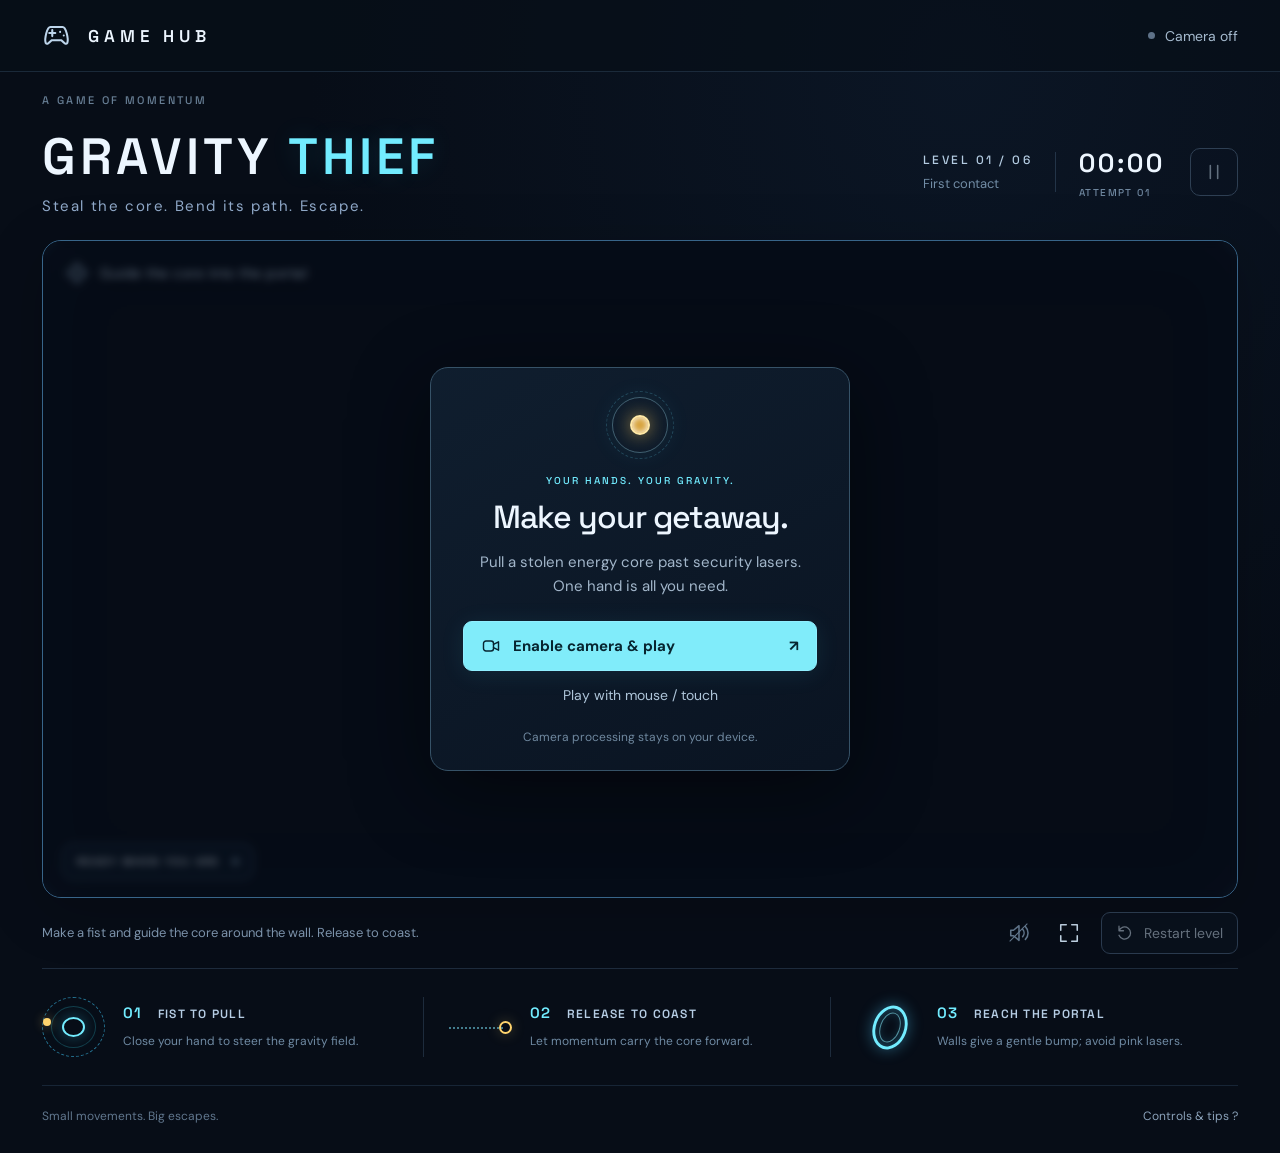
==== questpass_bridge/gravity-thief/index.html @ 8376043e "update" ====
<!doctype html>
<html lang="en">
<head>
  <meta charset="utf-8">
  <meta name="viewport" content="width=device-width, initial-scale=1, viewport-fit=cover">
  <meta name="theme-color" content="#070d17">
  <meta name="description" content="Bend gravity with your hands. Guide a stolen energy core past lasers in this camera-controlled browser game.">
  <title>Gravity Thief · Game Hub</title>
  <link rel="icon" href="./favicon.svg" type="image/svg+xml">
  <link rel="stylesheet" href="./style.css">
</head>
<body>
  <svg class="symbols" aria-hidden="true"><defs>
    <symbol id="i-game" viewBox="0 0 24 24"><path d="M7 5h10c3 0 5 10 4 13-1 2-3 0-5-2H8c-2 2-4 4-5 2C2 15 4 5 7 5Z"/><path d="M6 10h5M8.5 7.5v5M15 9h.01M18 12h.01"/></symbol>
    <symbol id="i-pause" viewBox="0 0 24 24"><path d="M8 5v14M16 5v14"/></symbol>
    <symbol id="i-expand" viewBox="0 0 24 24"><path d="M9 3H3v6M15 3h6v6M3 15v6h6M21 15v6h-6"/></symbol>
    <symbol id="i-restart" viewBox="0 0 24 24"><path d="M4 9a8 8 0 1 1 0 6M4 3v6h6"/></symbol>
    <symbol id="i-camera" viewBox="0 0 24 24"><rect x="3" y="6" width="12" height="12" rx="3"/><path d="m15 10 6-3v10l-6-3"/></symbol>
    <symbol id="i-sound" viewBox="0 0 24 24"><path d="m12 4-6 5H3v6h3l6 5ZM16 8a6 6 0 0 1 0 8M19 5a10 10 0 0 1 0 14"/></symbol>
    <symbol id="i-target" viewBox="0 0 24 24"><circle cx="12" cy="12" r="7"/><path d="M12 1v6M12 17v6M1 12h6M17 12h6"/></symbol>
  </defs></svg>
  <header class="topbar"><div class="topbar-inner"><div class="brand"><svg><use href="#i-game"/></svg><span>GAME HUB</span></div><div id="cameraStatus" class="camera-status"><span class="status-dot"></span><span id="cameraStatusText">Camera off</span></div></div></header>
  <main class="shell">
    <div class="back-row"><button id="backButton" class="text-button" hidden>← Back to games</button><span class="edition">A GAME OF MOMENTUM</span></div>
    <section class="game-heading" aria-label="Game status">
      <div><h1>GRAVITY <span>THIEF</span></h1><p>Steal the core. Bend its path. Escape.</p></div>
      <div class="hud"><div class="level-info"><span id="levelNumber">LEVEL 01 / 06</span><strong id="levelName">First contact</strong></div><div class="timer"><span class="sr-only">Elapsed time</span><span id="timer">00:00</span><small id="attempts">ATTEMPT 01</small></div><button id="pauseButton" class="icon-button" aria-label="Pause game" title="Pause (Esc)" disabled><svg><use href="#i-pause"/></svg></button></div>
    </section>
    <section id="stage" class="stage" aria-label="Gravity Thief play area">
      <video id="camera" autoplay muted playsinline aria-hidden="true"></video>
      <canvas id="gameCanvas" tabindex="0" aria-label="Gravity field. Hold mouse or touch to pull. Arrow keys move the field; hold Space to pull. Escape pauses."></canvas>
      <div class="mission"><svg><use href="#i-target"/></svg><span id="missionText">Guide the core into the portal</span></div>
      <div class="stage-corner"><span id="inputBadge">READY WHEN YOU ARE</span><span id="trackingDot" class="status-dot"></span></div>
      <div id="hintPill" class="hint-pill" hidden>Make a fist to pull</div>
      <div id="overlay" class="overlay">
        <div class="dialog-card" role="region" aria-labelledby="overlayTitle">
          <div id="overlayOrb" class="orb-symbol" aria-hidden="true"><span></span></div>
          <p id="overlayKicker" class="eyebrow">YOUR HANDS. YOUR GRAVITY.</p>
          <h2 id="overlayTitle">Make your getaway.</h2>
          <p id="overlayBody">Pull a stolen energy core past security lasers. One hand is all you need.</p>
          <div id="resultStats" class="result-stats" hidden><div><strong id="resultTime">00:00</strong><span>TIME</span></div><div><strong id="resultAttempts">1</strong><span>ATTEMPTS</span></div><div><strong id="resultStars">★★★</strong><span>RATING</span></div></div>
          <button id="primaryButton" class="primary-button"><svg><use href="#i-camera"/></svg><span>Enable camera & play</span><span aria-hidden="true">↗</span></button>
          <button id="secondaryButton" class="secondary-button">Play with mouse / touch</button>
          <p id="privacyNote" class="privacy-note">Camera processing stays on your device.</p>
          <p id="errorText" class="error-message" role="alert" hidden></p>
        </div>
      </div>
      <div id="handNotice" class="hand-notice" hidden>Hand out of view · game paused</div>
    </section>
    <div class="control-bar"><p id="levelHint">Pull gently around the wall. Release to let the core coast.</p><div class="control-actions"><button id="modeButton" class="text-button" hidden>Use mouse / touch</button><button id="soundButton" class="icon-button subtle" aria-label="Turn sound on" aria-pressed="false" title="Sound"><svg><use href="#i-sound"/></svg></button><button id="fullscreenButton" class="icon-button subtle" aria-label="Enter fullscreen" title="Fullscreen"><svg><use href="#i-expand"/></svg></button><button id="restartButton" class="restart-button" disabled><svg><use href="#i-restart"/></svg><span>Restart level</span></button></div></div>
    <section class="instructions" aria-label="How to play">
      <div class="instruction"><span class="instruction-visual pull-visual" aria-hidden="true"><i></i><b></b></span><div><h3><span>01</span> FIST TO PULL</h3><p>Close your hand to steer the gravity field.</p></div></div>
      <div class="instruction"><span class="instruction-visual coast-visual" aria-hidden="true"><i></i><b></b></span><div><h3><span>02</span> RELEASE TO COAST</h3><p>Let momentum carry the core forward.</p></div></div>
      <div class="instruction"><span class="instruction-visual portal-visual" aria-hidden="true"><i></i></span><div><h3><span>03</span> REACH THE PORTAL</h3><p>Walls give a gentle bump; avoid pink lasers.</p></div></div>
    </section>
    <footer><span>Small movements. Big escapes.</span><button id="helpButton" class="text-button">Controls & tips <span aria-hidden="true">?</span></button></footer>
  </main>
  <dialog id="helpDialog"><button id="closeHelp" class="dialog-close icon-button" aria-label="Close controls">×</button><p class="eyebrow">A LITTLE FIELD GUIDE</p><h2>Get a feel for gravity.</h2><p><strong>Camera:</strong> keep one hand visible. Close your hand into a fist to pull. Move your fist to steer; open your hand to release.</p><p><strong>Mouse / touch:</strong> hold anywhere in the play area to pull toward that spot. Release to coast.</p><p><strong>Keyboard:</strong> arrow keys move the field. Hold Space to pull. Esc pauses; R restarts.</p><p>To brake, hold the field near the core. To turn, guide it in small steps. Walls and screen edges give a gentle bump so you can recover. A dark, dashed laser is safe to cross. Every level can be retried.</p><p class="help-note">Bright, even light helps tracking. A larger play area or landscape view gives you more room. Camera mode pauses when your hand leaves view.</p><button id="gotItButton" class="primary-button">Got it</button></dialog>
  <div id="announcer" class="sr-only" aria-live="polite"></div>
  <noscript>This game needs JavaScript enabled in your browser.</noscript>
  <script type="module" src="./app.js"></script>
</body>
</html>
---- questpass_bridge/gravity-thief/style.css ----
@import url('https://fonts.googleapis.com/css2?family=DM+Sans:wght@400;500;600;700&family=Space+Grotesk:wght@400;500;600;700&display=swap');
:root{color-scheme:dark;--bg:#070d17;--panel:#0b1420;--line:#233448;--muted:#8ba2ba;--text:#edf6ff;--cyan:#72ecff;--gold:#ffd46e;--pink:#ff5299;--display:'Space Grotesk',sans-serif;font-family:'DM Sans',sans-serif;color:var(--text);background:var(--bg);font-synthesis:none}
*{box-sizing:border-box}body{margin:0;background:radial-gradient(ellipse at 75% 6%,#10203577,transparent 48%),var(--bg)}button,a,canvas{-webkit-tap-highlight-color:transparent}button{font:inherit;cursor:pointer}button:disabled{cursor:wait;opacity:.48}button,a{touch-action:manipulation}button:focus-visible,a:focus-visible,canvas:focus-visible{outline:2px solid var(--cyan);outline-offset:5px}button{transition:background .18s,color .18s,border-color .18s}button:active:not(:disabled){transform:translateY(1px)}[hidden]{display:none!important}.symbols{position:absolute;width:0;height:0;overflow:hidden}svg{width:22px;height:22px;fill:none;stroke:currentColor;stroke-width:1.7;stroke-linecap:round;stroke-linejoin:round;flex-shrink:0}.topbar{border-bottom:1px solid #31475f7a;background:#070e18a6}.topbar-inner{max-width:1440px;margin:auto;padding:21px 42px;display:flex;justify-content:space-between;align-items:center}.brand{display:flex;align-items:center;gap:17px;font:600 17px var(--display);letter-spacing:5px}.brand svg{width:29px;height:29px;color:#bdd5eb}.camera-status{display:flex;align-items:center;gap:10px;color:#a6bbcf;font-size:14px}.status-dot{width:7px;height:7px;border-radius:50%;background:#5e7288;flex-shrink:0}.camera-status.live .status-dot{background:#58e992;box-shadow:0 0 12px #58e99244}.shell{max-width:1440px;margin:auto;padding:0 42px}.back-row{display:flex;align-items:center;justify-content:space-between;min-height:48px;padding-top:8px}.text-button{border:0;background:none;padding:7px 0;color:var(--muted);font-size:14px}.text-button:hover{color:var(--cyan)}.edition{font:500 11px var(--display);letter-spacing:2.4px;color:#677e94}.game-heading{display:flex;justify-content:space-between;gap:24px;align-items:center;padding:8px 0 24px}h1,h2,h3,p{margin:0}h1{font:600 clamp(28px,4.1vw,51px)/1.12 var(--display);letter-spacing:4px}h1 span{color:var(--cyan);text-shadow:0 0 27px #40dfff22}.game-heading>div>p{margin-top:11px;color:#91aaca;font-size:15px;letter-spacing:1.6px}.hud{display:flex;align-items:center;gap:23px}.level-info{display:flex;flex-direction:column;gap:7px;border-right:1px solid var(--line);padding-right:23px}.level-info>span{font:500 12px var(--display);letter-spacing:2.5px;color:#b4cce2}.level-info>strong{font-weight:400;color:#728da6;font-size:13px}.timer{display:flex;flex-direction:column;gap:6px;min-width:88px}#timer{font:600 26px var(--display);letter-spacing:3px;font-variant-numeric:tabular-nums}.timer small{font:500 10px var(--display);letter-spacing:1.4px;color:#6f879f}.icon-button{border:1px solid #57708c;background:#0d172480;border-radius:10px;color:#c4d7e8;width:48px;height:48px;display:inline-grid;place-items:center}.icon-button:hover{border-color:var(--cyan);color:var(--cyan)}.stage{position:relative;isolation:isolate;border:1px solid #386589;border-radius:19px;overflow:hidden;aspect-ratio:1200/660;background:#080f19;box-shadow:0 12px 60px #0003,inset 0 0 70px #0c264a22}#camera{position:absolute;width:1px;height:1px;opacity:0;pointer-events:none}#gameCanvas{display:block;width:100%;height:100%;touch-action:none}.mission{position:absolute;z-index:2;left:23px;top:21px;display:flex;align-items:center;gap:12px;font-size:14px;letter-spacing:.5px;color:#bcd6ed;pointer-events:none;text-shadow:0 2px 8px #000}.mission svg{color:#a3c4df}.stage-corner{position:absolute;bottom:18px;left:20px;display:flex;align-items:center;gap:12px;border:1px solid #34516c;border-radius:9px;background:#091523dd;padding:10px 13px;font:500 10px var(--display);letter-spacing:2px;pointer-events:none}.stage-corner .detected{background:#6cf4b5;box-shadow:0 0 8px #6cf4b577}.hint-pill{position:absolute;bottom:17px;left:50%;transform:translateX(-50%);background:#091523e8;border:1px solid #34516c;border-radius:30px;padding:10px 18px;font-size:13px;color:#cce5f2;pointer-events:none;text-align:center;max-width:70%;width:max-content}.overlay{position:absolute;inset:0;z-index:5;display:grid;place-items:center;padding:22px;background:#050b1573;backdrop-filter:blur(4px)}.dialog-card{width:min(420px,100%);text-align:center;padding:29px 32px 24px;border:1px solid #365267;border-radius:18px;background:linear-gradient(150deg,#101f30f5,#0a1422fa);box-shadow:0 20px 80px #0007}.orb-symbol{width:56px;height:56px;position:relative;border:1px solid #a8eaff55;border-radius:50%;margin:0 auto 21px;display:grid;place-items:center;box-shadow:0 0 26px #56dcff16}.orb-symbol:before{content:'';position:absolute;inset:-7px;border-radius:50%;border:1px dashed #4b98af55}.orb-symbol span{width:20px;height:20px;border-radius:50%;border:2px solid #ffe9a8;background:#d7a33c;box-shadow:0 0 18px #ffcd5a9c,inset 0 0 6px white}.eyebrow{font:500 10px var(--display);letter-spacing:2px;color:var(--cyan);margin-bottom:12px}.dialog-card h2{font:500 32px/1.13 var(--display);letter-spacing:-1px}.dialog-card>p:not(.eyebrow):not(.privacy-note):not(.error-message){font-size:15px;line-height:1.6;color:#a2b6ca;margin:14px 0 23px}.primary-button{display:flex;align-items:center;justify-content:center;gap:12px;border:1px solid #90efff;border-radius:9px;background:#80ecfa;color:#072530;padding:14px 17px;font-size:15px;font-weight:700;width:100%;box-shadow:0 3px 24px #48d6f018}.primary-button:hover{background:#b5f5ff}.primary-button svg{width:20px;height:20px}.primary-button>span:last-child:not(:first-child){margin-left:auto}.secondary-button{border:0;background:transparent;color:#aec5d9;font-size:14px;padding:15px 10px 7px;width:100%}.secondary-button:hover{color:var(--cyan)}.privacy-note{color:#6f889f;font-size:12px;margin-top:17px;line-height:1.5}.error-message{color:#ffc8d9;font-size:14px;line-height:1.5;padding:12px;border-radius:8px;background:#351c2b;margin-top:14px}.result-stats{display:flex;justify-content:space-around;gap:12px;margin:22px 0}.result-stats>div{display:flex;flex-direction:column;gap:7px}.result-stats strong{font:500 24px var(--display);font-variant-numeric:tabular-nums}.result-stats span{font:500 10px var(--display);letter-spacing:2px;color:#7c99b1}#resultStars{color:var(--gold);letter-spacing:3px}.hand-notice{position:absolute;inset:0;display:grid;place-items:center;background:#050b1577;color:var(--cyan);z-index:4;font-size:16px;pointer-events:none}.control-bar{display:flex;justify-content:space-between;align-items:center;gap:20px;padding:14px 0;border-bottom:1px solid #1d2b3c}.control-bar>p{font-size:13px;color:#8098b1;max-width:520px;line-height:1.5}.control-actions{display:flex;align-items:center;gap:15px}.subtle{border-color:transparent;background:transparent;width:35px;height:35px}.subtle[aria-pressed=false]{color:#647a90}.subtle[aria-pressed=false]:after{content:'';position:absolute;width:25px;height:1px;background:currentColor;transform:rotate(-45deg)}.restart-button{display:flex;align-items:center;gap:10px;border:1px solid #526d8c;border-radius:9px;padding:11px 14px;background:#0b1522;color:#ccdeee;font-size:14px;white-space:nowrap}.restart-button:hover{border-color:var(--cyan);color:var(--cyan)}.restart-button svg{width:18px;height:18px}.instructions{display:grid;grid-template-columns:1fr 1fr 1fr;gap:25px;padding:28px 0}.instruction{display:flex;align-items:center;gap:18px;padding-right:22px;border-right:1px solid #1d2b3c}.instruction:last-child{border:0;padding:0}.instruction h3{font:600 12px var(--display);letter-spacing:1.25px;color:#b6cde4}.instruction h3 span{font-size:15px;color:var(--cyan);margin-right:11px}.instruction p{font-size:12px;color:#6f8aa3;margin-top:10px;line-height:1.5}.instruction-visual{display:block;width:63px;height:60px;flex-shrink:0;position:relative}.pull-visual{border:1px dashed #247291;border-radius:50%}.pull-visual:before,.pull-visual:after{content:'';position:absolute;inset:8px;border:1px solid #33bed144;border-radius:50%}.pull-visual:after{inset:19px;border:2px solid var(--cyan);box-shadow:0 0 15px #36d8fb55}.pull-visual i{position:absolute;left:0;top:20px;width:8px;height:8px;background:var(--gold);border-radius:50%;box-shadow:0 0 11px #ffd46e77}.coast-visual:before{content:'';position:absolute;top:30px;left:0;width:54px;border-top:2px dotted #6bc6dd99}.coast-visual i{position:absolute;top:24px;right:0;width:13px;height:13px;border:2px solid var(--gold);border-radius:50%;box-shadow:0 0 14px #ffd46e44}.portal-visual i{position:absolute;left:17px;top:8px;width:34px;height:45px;border:3px solid var(--cyan);border-radius:50%;transform:rotate(20deg);box-shadow:0 0 15px #4dcffe66,inset 0 0 13px #4dcffe55}.portal-visual i:before{content:'';position:absolute;inset:4px;border:1px solid #8cf2ff88;border-radius:50%}footer{border-top:1px solid #172536;display:flex;justify-content:space-between;align-items:center;padding:15px 0 22px;color:#60768d;font-size:12px}footer .text-button{font-size:12px}.sr-only{position:absolute;width:1px;height:1px;padding:0;margin:-1px;overflow:hidden;clip:rect(0,0,0,0);white-space:nowrap;border:0}dialog{background:#0e1b2a;color:#c0d4e6;border:1px solid #3c5b76;border-radius:17px;padding:33px;width:min(520px,calc(100% - 30px));box-shadow:0 30px 150px #0008}dialog::backdrop{background:#030a12c9;backdrop-filter:blur(6px)}dialog h2{font:500 28px var(--display);color:var(--text);margin-bottom:20px}dialog>p:not(.eyebrow){font-size:15px;line-height:1.7;margin-bottom:17px}dialog strong{color:var(--cyan)}.dialog-close{position:absolute;top:10px;right:10px;width:30px;height:30px;border:0;font-size:24px}.help-note{color:#8aa6bf}body.embedded .topbar{display:none}body.embedded .shell{padding:0 22px}body.embedded footer{display:none}body.embedded .game-heading{padding-top:0}body.embedded .back-row{min-height:38px}body:fullscreen{overflow:auto;background:var(--bg)}
@media(min-width:1500px){.shell{max-width:1420px}.stage{max-height:720px}}
@media(max-width:1000px){.shell{padding:0 25px}.topbar-inner{padding:18px 25px}.hud{gap:14px}.level-info{padding-right:14px}.level-info strong{display:none}.game-heading>div>p{font-size:13px;letter-spacing:.8px}.control-bar{flex-wrap:wrap}.control-bar>p{max-width:none;flex:1 1 300px}.instructions{gap:14px}.instruction{gap:12px;padding-right:12px}.instruction-visual{width:45px;height:45px}.instruction h3{font-size:11px;letter-spacing:.7px}.instruction h3 span{margin-right:7px}.pull-visual:after{inset:13px}.portal-visual i{top:0;left:4px}.coast-visual:before{width:35px;top:22px}.coast-visual i{top:16px}.mission{font-size:12px;left:16px;top:14px}.mission svg{width:18px;height:18px}.stage-corner{padding:7px 10px;left:14px;bottom:12px;font-size:9px}.hint-pill{bottom:12px;padding:8px 12px;font-size:12px}}
@media(max-width:650px){.shell{padding:0 14px}.topbar-inner{padding:14px 16px}.brand{font-size:13px;letter-spacing:3px;gap:10px}.brand svg{width:25px;height:25px}.camera-status{font-size:12px;gap:7px}.edition{font-size:9px;letter-spacing:1.5px}.back-row{min-height:35px}.game-heading{flex-wrap:wrap;gap:18px;padding-bottom:15px}h1{font-size:31px;letter-spacing:2px}.game-heading>div>p{font-size:12px;letter-spacing:.7px;margin-top:7px}.hud{width:100%;justify-content:space-between}.level-info{flex:1;border:0}.level-info strong{display:block;font-size:12px}.level-info>span{font-size:11px}#timer{font-size:23px}.hud .icon-button{width:39px;height:39px}.stage{aspect-ratio:auto;height:360px;border-radius:13px}.mission{font-size:11px;top:12px}.mission svg{width:16px;height:16px}.stage-corner{font-size:8px;bottom:10px}.hint-pill{bottom:43px;font-size:11px;max-width:90%}.overlay{padding:12px}.dialog-card{padding:20px 22px 14px;max-width:340px}.dialog-card h2{font-size:26px}.dialog-card>p:not(.eyebrow):not(.privacy-note):not(.error-message){font-size:14px;margin:10px 0 16px}.orb-symbol{width:32px;height:32px;margin-bottom:15px}.orb-symbol span{width:15px;height:15px}.eyebrow{font-size:9px;margin-bottom:8px}.privacy-note{margin-top:9px;font-size:11px}.primary-button{font-size:14px;padding:12px}.secondary-button{font-size:13px;padding:12px 8px 5px}.control-bar{padding:12px 0;gap:10px}.control-bar>p{font-size:12px}.control-actions{width:100%;justify-content:flex-end;gap:9px}#modeButton{margin-right:auto;font-size:12px}.restart-button{font-size:12px;padding:9px 10px}.instructions{grid-template-columns:1fr;padding:18px 0;gap:15px}.instruction{border:0;gap:15px}.instruction-visual{width:35px;height:35px}.instruction h3{font-size:12px}.instruction p{font-size:12px;margin-top:5px}.pull-visual:after{inset:10px}.pull-visual:before{inset:5px}.pull-visual i{top:10px}.portal-visual i{width:25px;height:33px}.coast-visual:before{top:17px;width:26px}.coast-visual i{top:11px}.result-stats{margin:16px 0}.result-stats strong{font-size:22px}body.embedded .shell{padding:0 12px}}
@media(max-height:550px) and (min-width:651px){.topbar,.back-row,footer,.instructions{display:none}.shell{padding:10px 22px}.game-heading{padding:0 0 10px}h1{font-size:25px}.game-heading>div>p,.level-info strong{display:none}.stage{height:calc(100dvh - 125px);aspect-ratio:auto}.control-bar{padding:7px 0}.dialog-card{padding:14px 23px}.orb-symbol,.privacy-note{display:none}.dialog-card h2{font-size:25px}.dialog-card>p:not(.eyebrow):not(.privacy-note):not(.error-message){margin:8px 0 12px}.primary-button{padding:10px}.secondary-button{padding:10px 5px 0}}
@media(prefers-reduced-motion:reduce){*,*::before,*::after{scroll-behavior:auto!important;transition:none!important}}
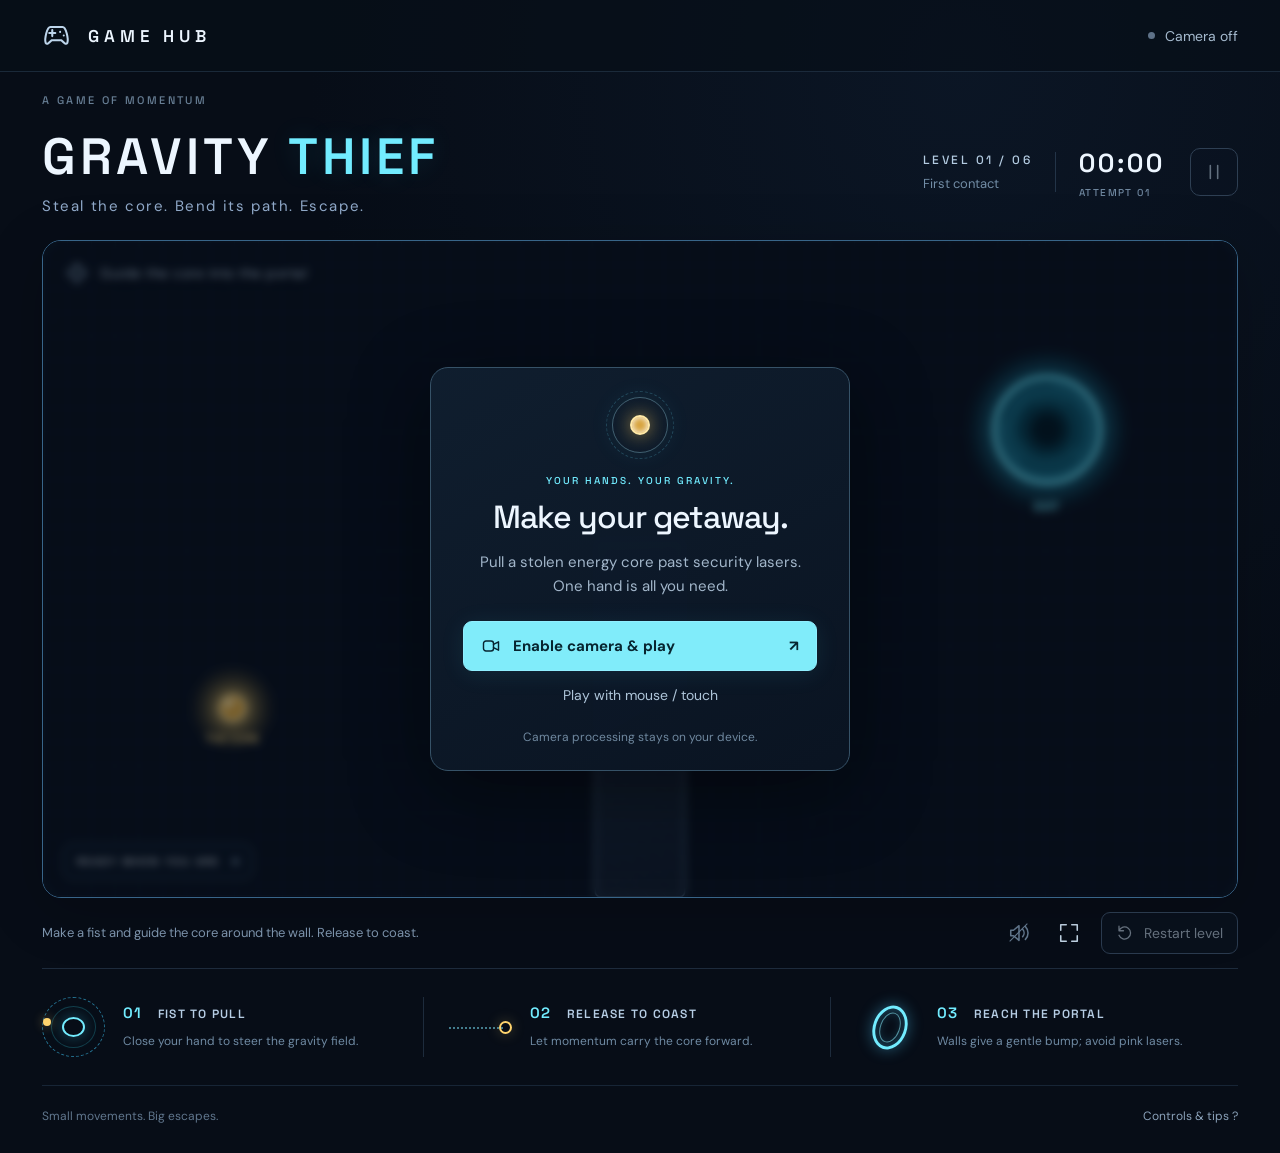
==== commit 227b945b: "update" ====
--- a/questpass_bridge/gravity-thief/index.html
+++ b/questpass_bridge/gravity-thief/index.html
@@ -47,7 +47,7 @@
       </div>
       <div id="handNotice" class="hand-notice" hidden>Hand out of view · game paused</div>
     </section>
-    <div class="control-bar"><p id="levelHint">Pull gently around the wall. Release to let the core coast.</p><div class="control-actions"><button id="modeButton" class="text-button" hidden>Use mouse / touch</button><button id="soundButton" class="icon-button subtle" aria-label="Turn sound on" aria-pressed="false" title="Sound"><svg><use href="#i-sound"/></svg></button><button id="fullscreenButton" class="icon-button subtle" aria-label="Enter fullscreen" title="Fullscreen"><svg><use href="#i-expand"/></svg></button><button id="restartButton" class="restart-button" disabled><svg><use href="#i-restart"/></svg><span>Restart level</span></button></div></div>
+    <div class="control-bar"><p id="levelHint">Pull gently around the wall. Release to let the core coast.</p><div class="control-actions"><button id="modeButton" class="text-button" hidden>Use mouse / touch</button><button id="soundButton" class="icon-button subtle" aria-label="Turn sound on" aria-pressed="false" title="Sound"><svg><use href="#i-sound"/></svg></button><button id="fullscreenButton" class="icon-button subtle" type="button" aria-label="Enter fullscreen" aria-pressed="false" title="Fullscreen" data-neuroverse-fullscreen data-fullscreen-target="document"><svg><use href="#i-expand"/></svg></button><button id="restartButton" class="restart-button" disabled><svg><use href="#i-restart"/></svg><span>Restart level</span></button></div></div>
     <section class="instructions" aria-label="How to play">
       <div class="instruction"><span class="instruction-visual pull-visual" aria-hidden="true"><i></i><b></b></span><div><h3><span>01</span> FIST TO PULL</h3><p>Close your hand to steer the gravity field.</p></div></div>
       <div class="instruction"><span class="instruction-visual coast-visual" aria-hidden="true"><i></i><b></b></span><div><h3><span>02</span> RELEASE TO COAST</h3><p>Let momentum carry the core forward.</p></div></div>
@@ -58,6 +58,7 @@
   <dialog id="helpDialog"><button id="closeHelp" class="dialog-close icon-button" aria-label="Close controls">×</button><p class="eyebrow">A LITTLE FIELD GUIDE</p><h2>Get a feel for gravity.</h2><p><strong>Camera:</strong> keep one hand visible. Close your hand into a fist to pull. Move your fist to steer; open your hand to release.</p><p><strong>Mouse / touch:</strong> hold anywhere in the play area to pull toward that spot. Release to coast.</p><p><strong>Keyboard:</strong> arrow keys move the field. Hold Space to pull. Esc pauses; R restarts.</p><p>To brake, hold the field near the core. To turn, guide it in small steps. Walls and screen edges give a gentle bump so you can recover. A dark, dashed laser is safe to cross. Every level can be retried.</p><p class="help-note">Bright, even light helps tracking. A larger play area or landscape view gives you more room. Camera mode pauses when your hand leaves view.</p><button id="gotItButton" class="primary-button">Got it</button></dialog>
   <div id="announcer" class="sr-only" aria-live="polite"></div>
   <noscript>This game needs JavaScript enabled in your browser.</noscript>
+  <script src="./neuroverse-fullscreen.js"></script>
   <script type="module" src="./app.js"></script>
 </body>
 </html>
--- a/questpass_bridge/gravity-thief/style.css
+++ b/questpass_bridge/gravity-thief/style.css
@@ -6,3 +6,52 @@
 @media(max-width:650px){.shell{padding:0 14px}.topbar-inner{padding:14px 16px}.brand{font-size:13px;letter-spacing:3px;gap:10px}.brand svg{width:25px;height:25px}.camera-status{font-size:12px;gap:7px}.edition{font-size:9px;letter-spacing:1.5px}.back-row{min-height:35px}.game-heading{flex-wrap:wrap;gap:18px;padding-bottom:15px}h1{font-size:31px;letter-spacing:2px}.game-heading>div>p{font-size:12px;letter-spacing:.7px;margin-top:7px}.hud{width:100%;justify-content:space-between}.level-info{flex:1;border:0}.level-info strong{display:block;font-size:12px}.level-info>span{font-size:11px}#timer{font-size:23px}.hud .icon-button{width:39px;height:39px}.stage{aspect-ratio:auto;height:360px;border-radius:13px}.mission{font-size:11px;top:12px}.mission svg{width:16px;height:16px}.stage-corner{font-size:8px;bottom:10px}.hint-pill{bottom:43px;font-size:11px;max-width:90%}.overlay{padding:12px}.dialog-card{padding:20px 22px 14px;max-width:340px}.dialog-card h2{font-size:26px}.dialog-card>p:not(.eyebrow):not(.privacy-note):not(.error-message){font-size:14px;margin:10px 0 16px}.orb-symbol{width:32px;height:32px;margin-bottom:15px}.orb-symbol span{width:15px;height:15px}.eyebrow{font-size:9px;margin-bottom:8px}.privacy-note{margin-top:9px;font-size:11px}.primary-button{font-size:14px;padding:12px}.secondary-button{font-size:13px;padding:12px 8px 5px}.control-bar{padding:12px 0;gap:10px}.control-bar>p{font-size:12px}.control-actions{width:100%;justify-content:flex-end;gap:9px}#modeButton{margin-right:auto;font-size:12px}.restart-button{font-size:12px;padding:9px 10px}.instructions{grid-template-columns:1fr;padding:18px 0;gap:15px}.instruction{border:0;gap:15px}.instruction-visual{width:35px;height:35px}.instruction h3{font-size:12px}.instruction p{font-size:12px;margin-top:5px}.pull-visual:after{inset:10px}.pull-visual:before{inset:5px}.pull-visual i{top:10px}.portal-visual i{width:25px;height:33px}.coast-visual:before{top:17px;width:26px}.coast-visual i{top:11px}.result-stats{margin:16px 0}.result-stats strong{font-size:22px}body.embedded .shell{padding:0 12px}}
 @media(max-height:550px) and (min-width:651px){.topbar,.back-row,footer,.instructions{display:none}.shell{padding:10px 22px}.game-heading{padding:0 0 10px}h1{font-size:25px}.game-heading>div>p,.level-info strong{display:none}.stage{height:calc(100dvh - 125px);aspect-ratio:auto}.control-bar{padding:7px 0}.dialog-card{padding:14px 23px}.orb-symbol,.privacy-note{display:none}.dialog-card h2{font-size:25px}.dialog-card>p:not(.eyebrow):not(.privacy-note):not(.error-message){margin:8px 0 12px}.primary-button{padding:10px}.secondary-button{padding:10px 5px 0}}
 @media(prefers-reduced-motion:reduce){*,*::before,*::after{scroll-behavior:auto!important;transition:none!important}}
+
+/* NeuroVerse fullscreen: compact the chrome and dedicate the screen to play. */
+#fullscreenButton[aria-pressed=false]{color:#c4d7e8}
+#fullscreenButton[aria-pressed=false]:after{display:none}
+html.nv-fullscreen-active,
+html.nv-fullscreen-active body{
+  width:100%;
+  height:100%;
+  overflow:hidden;
+}
+html.nv-fullscreen-active .topbar,
+html.nv-fullscreen-active .back-row,
+html.nv-fullscreen-active .instructions,
+html.nv-fullscreen-active footer{display:none}
+html.nv-fullscreen-active .shell{
+  width:var(--nv-viewport-width,100vw);
+  height:var(--nv-viewport-height,100dvh);
+  max-width:none;
+  margin:0;
+  padding:10px max(14px,env(safe-area-inset-right)) 8px max(14px,env(safe-area-inset-left));
+  display:flex;
+  flex-direction:column;
+  overflow:hidden;
+}
+html.nv-fullscreen-active .game-heading{
+  flex:0 0 auto;
+  justify-content:flex-end;
+  padding:0 0 9px;
+}
+html.nv-fullscreen-active .game-heading>div:first-child{display:none}
+html.nv-fullscreen-active .hud{width:100%;justify-content:flex-end}
+html.nv-fullscreen-active .stage{
+  flex:1 1 auto;
+  width:100%;
+  height:auto;
+  min-height:0;
+  aspect-ratio:auto;
+  border-radius:14px;
+}
+html.nv-fullscreen-active .control-bar{flex:0 0 auto;padding:7px 0;border-bottom:0}
+
+@media(max-width:650px){
+  html.nv-fullscreen-active .shell{padding:7px 8px 5px}
+  html.nv-fullscreen-active .game-heading{padding-bottom:6px}
+  html.nv-fullscreen-active .level-info strong{display:none}
+  html.nv-fullscreen-active .stage{height:auto}
+  html.nv-fullscreen-active .control-bar>p{display:none}
+  html.nv-fullscreen-active .control-actions{width:100%}
+}
